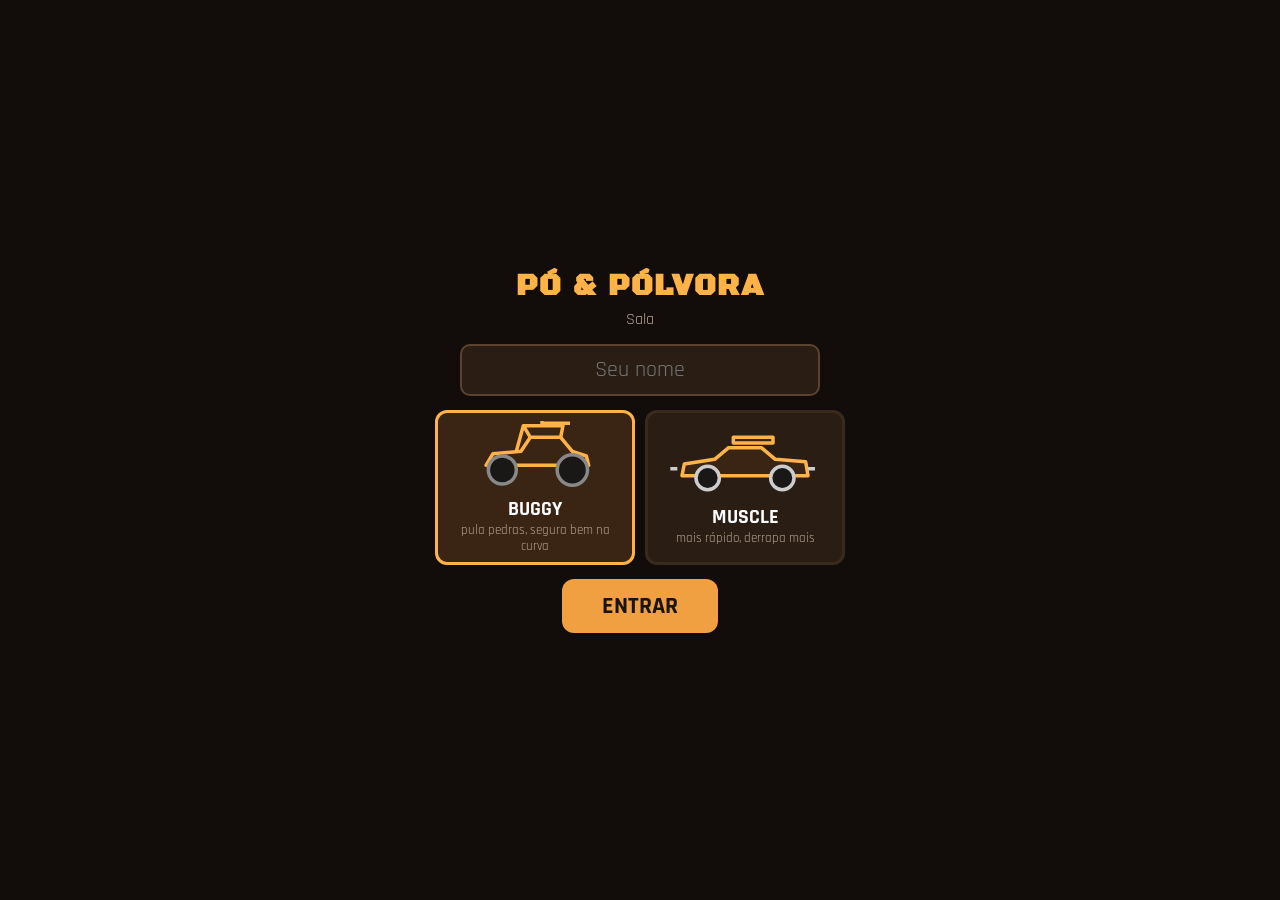
==== controle.html @ 304d4f89 "Parte 2: carros (buggy e muscle), física, sala com WebRTC, controle do celular e som Co-Authored-By:" ====
<!doctype html>
<html lang="pt-BR">
<head>
  <meta charset="utf-8">
  <meta name="viewport" content="width=device-width, initial-scale=1, maximum-scale=1, user-scalable=no">
  <meta name="theme-color" content="#120d0a">
  <title>Pó e Pólvora · controle</title>
  <link rel="preconnect" href="https://fonts.googleapis.com">
  <link href="https://fonts.googleapis.com/css2?family=Black+Ops+One&family=Rajdhani:wght@500;700&display=swap" rel="stylesheet">
  <link rel="stylesheet" href="css/jogo.css">
</head>
<body class="cel">
  <!-- entrar -->
  <div class="tela entrar" id="telaEntrar">
    <h1 class="titulo">PÓ &amp; PÓLVORA</h1>
    <div class="sala">Sala <b id="salaCod">-----</b></div>
    <input id="nome" maxlength="12" placeholder="Seu nome" autocomplete="off">
    <div class="escolha">
      <button class="opcao sel" data-carro="buggy">
        <svg viewBox="0 0 120 60"><g fill="none" stroke="#ffb347" stroke-width="3" stroke-linejoin="round">
          <path d="M18 38 L24 28 L48 26 L56 14 L82 14 L92 26 L104 30 L106 38 Z" fill="#3a2414"/>
          <path d="M56 14 L50 4 L84 4 L82 14 M50 4 L44 26"/><path d="M66 4 L66 -2 M66 2 L90 2"/></g>
          <circle cx="32" cy="42" r="12" fill="#1a1817" stroke="#888" stroke-width="3"/><circle cx="92" cy="42" r="13" fill="#1a1817" stroke="#888" stroke-width="3"/></svg>
        <b>BUGGY</b><span>pula pedras, segura bem na curva</span>
      </button>
      <button class="opcao" data-carro="muscle">
        <svg viewBox="0 0 120 60"><g fill="#3a2414" stroke="#ffb347" stroke-width="3" stroke-linejoin="round">
          <path d="M6 40 L8 30 L34 26 L46 16 L74 16 L86 26 L112 28 L114 40 Z"/><path d="M50 12 L84 12 L84 7 L50 7 Z"/></g>
          <path d="M2 34 L-4 34 M114 34 L120 34" stroke="#ccc" stroke-width="3"/>
          <circle cx="28" cy="42" r="10" fill="#1a1817" stroke="#ccc" stroke-width="3"/><circle cx="92" cy="42" r="10" fill="#1a1817" stroke="#ccc" stroke-width="3"/></svg>
        <b>MUSCLE</b><span>mais rápido, derrapa mais</span>
      </button>
    </div>
    <button class="btGrande" id="btEntrar">ENTRAR</button>
    <div class="girar">Dica: deite o celular para jogar.</div>
  </div>

  <!-- jogo -->
  <div class="tela jogo" id="telaJogo">
    <div class="barraTopo" id="barraTopo">
      <b id="eu">—</b><span id="estado">conectando…</span><span class="esp"></span>
      <button id="btEstrada">↺ Estrada</button><button id="btTrocar">Carro</button><button id="btTela">⛶</button>
    </div>
    <div class="vel"><b id="kmh">0</b> km/h<div class="nb"><i id="nitroBar"></i></div></div>
    <button class="bt" id="btNitro">NITRO</button>
    <button class="bt" id="btAcel">ACELERA</button>
    <button class="bt" id="btRe">FREIO / RÉ</button>
    <div id="direcao"><div class="base" id="dBase"></div><div class="pino" id="dPino"></div><div class="dica">arraste para os lados</div></div>
  </div>

  <script src="js/firebase.js"></script>
  <script src="js/rede.js"></script>
  <script src="js/controle.js"></script>
</body>
</html>
---- css/jogo.css ----
html, body { margin: 0; padding: 0; height: 100%; overflow: hidden; }
body { background: #1b130d; color: #fff; font-family: "Rajdhani", "Segoe UI", Arial, sans-serif; }
.escondido { display: none !important; }
#gl canvas { position: fixed; top: 0; left: 0; width: 100%; height: 100%; display: block; }
.vinheta { position: fixed; top: 0; left: 0; width: 100%; height: 100%; pointer-events: none;
  background: radial-gradient(ellipse at center, rgba(0,0,0,0) 58%, rgba(40,18,4,.42) 100%); }
#hud { position: fixed; top: 0; left: 0; right: 0; bottom: 0; pointer-events: none; }
.titulo { font-family: "Black Ops One", "Rajdhani", sans-serif; letter-spacing: 2px; }

/* faixa do topo */
.topo { position: absolute; top: 2.2vh; left: 50%; transform: translateX(-50%); background: rgba(16, 12, 10, .78);
  border: 1px solid rgba(255, 179, 71, .55); border-bottom: 3px solid #f0a040; padding: .6vh 2.4vw; text-align: center; white-space: nowrap;
  clip-path: polygon(3% 0, 97% 0, 100% 100%, 0 100%); }
.topo .t1 { font-size: 3vh; color: #fff; }
.topo .t2 { font-size: 1.8vh; color: #f0a040; letter-spacing: 3px; font-weight: 700; }
.canto { position: absolute; top: 2.2vh; right: 2vw; text-align: right; }
.caixinha { display: inline-block; background: rgba(16, 12, 10, .78); border: 1px solid rgba(255,255,255,.18); border-radius: 6px;
  padding: .5vh 1vw; font-size: 2.6vh; font-weight: 700; margin-left: .6vw; }
.caixinha.verde { color: #7ee08a; }

/* lobby grande */
#lobby { position: absolute; top: 50%; left: 50%; transform: translate(-50%, -50%); width: 62vw; background: rgba(16, 12, 10, .9);
  border: 2px solid #f0a040; border-radius: 14px; padding: 3vh 2.5vw; display: flex; align-items: center; pointer-events: auto; }
#lobby .qr { background: #fff; padding: 1.2vh; border-radius: 10px; width: 30vh; height: 30vh; flex: none; margin-right: 2.5vw; }
#lobby .qr img, #lobby .qr canvas, #mini .qr img, #mini .qr canvas { width: 100% !important; height: 100% !important; display: block; }
#lobby h1 { margin: 0 0 1vh; font-size: 6vh; color: #ffb347; line-height: 1; }
#lobby .sub { font-size: 2.6vh; color: #e8d8c4; margin-bottom: 2vh; }
#lobby .cod { font-size: 7vh; font-weight: 700; letter-spacing: 1vw; color: #fff; background: #2a1d14; border-radius: 10px; padding: .5vh 1.5vw; display: inline-block; }
#lobby .link { font-size: 2vh; color: #b8a690; margin-top: 1.5vh; }
#btSom { margin-top: 2vh; font-family: inherit; font-size: 2.6vh; font-weight: 700; padding: 1vh 2vw; border-radius: 10px; border: 3px solid #ffb347;
  background: #3a2414; color: #fff; }
#btSom:focus { background: #f0a040; color: #1b130d; outline: none; }

/* entrada pequena (quando já tem gente jogando) */
#mini { position: absolute; left: 1.5vw; top: 2.2vh; background: rgba(16, 12, 10, .82); border: 1px solid rgba(255,179,71,.5); border-radius: 10px;
  padding: 1vh; display: flex; align-items: center; }
#mini .qr { background: #fff; padding: .5vh; border-radius: 6px; width: 11vh; height: 11vh; margin-right: .8vw; }
#mini .txt { font-size: 1.9vh; color: #e8d8c4; line-height: 1.25; }
#mini b { display: block; font-size: 3.4vh; letter-spacing: .4vw; color: #fff; }

/* cartões dos jogadores */
#cartoes { position: absolute; left: 0; right: 0; bottom: 2vh; display: flex; justify-content: center; }
.cartao { width: 21vw; margin: 0 .8vw; background: rgba(16, 12, 10, .8); border-radius: 10px; border-top: 4px solid #3aa0ff;
  padding: 1vh 1vw; display: flex; align-items: center; }
.cartao svg { width: 10vh; height: 10vh; flex: none; margin-right: .8vw; }
.cartao .nome { font-size: 2.8vh; font-weight: 700; line-height: 1; white-space: nowrap; overflow: hidden; text-overflow: ellipsis; }
.cartao .tipo { font-size: 1.7vh; color: #b8a690; letter-spacing: 1px; margin-bottom: .6vh; }
.cartao .barra { height: 1.3vh; background: #2a1d14; border-radius: 1vh; overflow: hidden; margin-top: .3vh; }
.cartao .barra i { display: block; height: 100%; width: 100%; background: linear-gradient(90deg, #2f7dff, #6fd0ff); }
.cartao .rot { font-size: 1.6vh; color: #9fc8ff; font-weight: 700; letter-spacing: 1px; display: flex; justify-content: space-between; }
.cartao .sinal { color: #7ee08a; } .cartao .sinal.fb { color: #ffc83a; }

/* nomes em cima dos carros */
.etiqueta { position: absolute; transform: translate(-50%, -100%); text-align: center; font-size: 2.3vh; font-weight: 700;
  text-shadow: 0 0 4px #000, 0 0 2px #000; white-space: nowrap; }
.etiqueta i { display: block; width: 6vw; height: .7vh; margin: .3vh auto 0; border-radius: .4vh; background: currentColor; box-shadow: 0 0 3px #000; }
.etiqueta s { display: block; width: 0; height: 0; margin: .2vh auto 0; border-left: .8vh solid transparent; border-right: .8vh solid transparent; border-top: 1vh solid currentColor; }

/* avisos */
#avisos { position: absolute; top: 12vh; left: 50%; transform: translateX(-50%); text-align: center; }
.aviso { background: rgba(16, 12, 10, .85); border-left: 4px solid #f0a040; padding: .8vh 1.5vw; font-size: 2.6vh; font-weight: 700;
  margin-bottom: .8vh; animation: aviso 3.5s forwards; }
@keyframes aviso { 0% { opacity: 0; transform: translateY(-1vh); } 10% { opacity: 1; transform: none; } 80% { opacity: 1; } 100% { opacity: 0; } }
#erros { position: absolute; left: 2vw; top: 30vh; width: 40vw; color: #ffb4a8; font-size: 1.8vh; }
.carregando { position: fixed; top: 0; left: 0; right: 0; bottom: 0; background: #1b130d; display: flex; align-items: center;
  justify-content: center; font-size: 4vh; color: #ffb347; letter-spacing: 2px; text-align: center; }

/* ================= celular ================= */
body.cel { overflow: hidden; -webkit-user-select: none; user-select: none; touch-action: none; background: #120d0a; }
.cel .tela { position: fixed; top: 0; left: 0; right: 0; bottom: 0; }
.cel .entrar { display: flex; flex-direction: column; align-items: center; justify-content: center; padding: 16px; box-sizing: border-box; overflow-y: auto; }
.cel .entrar h1 { margin: 0 0 4px; font-size: 30px; color: #ffb347; }
.cel .entrar .sala { color: #b8a690; margin-bottom: 14px; font-size: 16px; }
.cel input { font-family: inherit; font-size: 22px; padding: 10px 14px; border-radius: 10px; border: 2px solid #5b4330; background: #2a1d14; color: #fff;
  width: 100%; max-width: 360px; box-sizing: border-box; text-align: center; }
.cel .escolha { display: flex; width: 100%; max-width: 420px; margin: 14px 0; }
.cel .opcao { flex: 1; margin: 0 5px; background: #2a1d14; border: 3px solid #3a2a1e; border-radius: 12px; padding: 8px; text-align: center; color: #fff;
  font-family: inherit; }
.cel .opcao.sel { border-color: #ffb347; background: #3a2414; }
.cel .opcao svg { width: 100%; height: 70px; }
.cel .opcao b { display: block; font-size: 20px; }
.cel .opcao span { display: block; font-size: 13px; color: #b8a690; }
.cel .btGrande { font-family: inherit; font-size: 24px; font-weight: 700; padding: 12px 40px; border-radius: 12px; border: 0; background: #f0a040; color: #1b130d; }

.cel .jogo { display: none; }
.cel .jogo.ativo { display: block; }
.cel .barraTopo { position: absolute; top: 0; left: 0; right: 0; height: 44px; display: flex; align-items: center; padding: 0 10px; background: #1e1510;
  border-bottom: 3px solid #3aa0ff; font-size: 16px; }
.cel .barraTopo b { font-size: 18px; margin-right: 8px; }
.cel .barraTopo .esp { flex: 1; }
.cel .barraTopo button { font-family: inherit; font-size: 14px; background: #3a2a1e; color: #fff; border: 0; border-radius: 6px; padding: 6px 10px; margin-left: 6px; }
.cel .vel { position: absolute; top: 52px; left: 50%; transform: translateX(-50%); text-align: center; color: #e8d8c4; }
.cel .vel b { font-size: 34px; color: #fff; }
.cel .vel .nb { width: 140px; height: 8px; background: #2a1d14; border-radius: 4px; overflow: hidden; margin: 2px auto 0; }
.cel .vel .nb i { display: block; height: 100%; width: 100%; background: linear-gradient(90deg, #2f7dff, #6fd0ff); }
/* botões: ação à esquerda/em cima, direção à direita/embaixo */
.cel .bt { position: absolute; border: 0; border-radius: 18px; color: #fff; font-family: inherit; font-weight: 700; font-size: 20px; }
#btNitro { left: 12px; top: 56px; width: 30%; height: 22%; background: #1f4f9a; }
#btNitro.on { background: #4aa0ff; }
#btAcel { left: 12px; top: calc(56px + 22% + 10px); width: 30%; bottom: calc(18% + 22px); background: #b8352b; font-size: 24px; }
#btAcel.on { background: #ff5a48; }
#btRe { left: 12px; bottom: 12px; width: 30%; height: 18%; background: #4a3a2e; }
#btRe.on { background: #8a6a52; }
#direcao { position: absolute; right: 12px; bottom: 12px; width: 55%; height: 52%; border-radius: 18px; background: #1e1510; border: 2px solid #3a2a1e; }
#direcao .pino { position: absolute; width: 74px; height: 74px; margin: -37px 0 0 -37px; border-radius: 50%; background: radial-gradient(#ffd08a, #f0a040);
  box-shadow: 0 0 12px rgba(240,160,64,.6); display: none; }
#direcao .base { position: absolute; width: 180px; height: 16px; margin: -8px 0 0 -90px; border-radius: 8px; background: #3a2a1e; display: none; }
#direcao .dica { position: absolute; left: 0; right: 0; top: 50%; text-align: center; color: #7a6a58; font-size: 15px; margin-top: -10px; }
@media (orientation: landscape) { .cel .girar { display: none; } }
.cel .girar { position: fixed; bottom: 6px; left: 0; right: 0; text-align: center; color: #7a6a58; font-size: 12px; }
@media (orientation: portrait) {
  #btNitro { top: 130px; height: 15%; width: 40%; }
  #btAcel { top: calc(130px + 15% + 10px); width: 40%; bottom: auto; height: 22%; }
  #btRe { bottom: auto; top: calc(130px + 37% + 20px); width: 40%; height: 12%; }
  #direcao { width: 52%; height: 40%; top: auto; }
  .cel .vel { top: 50px; }
}
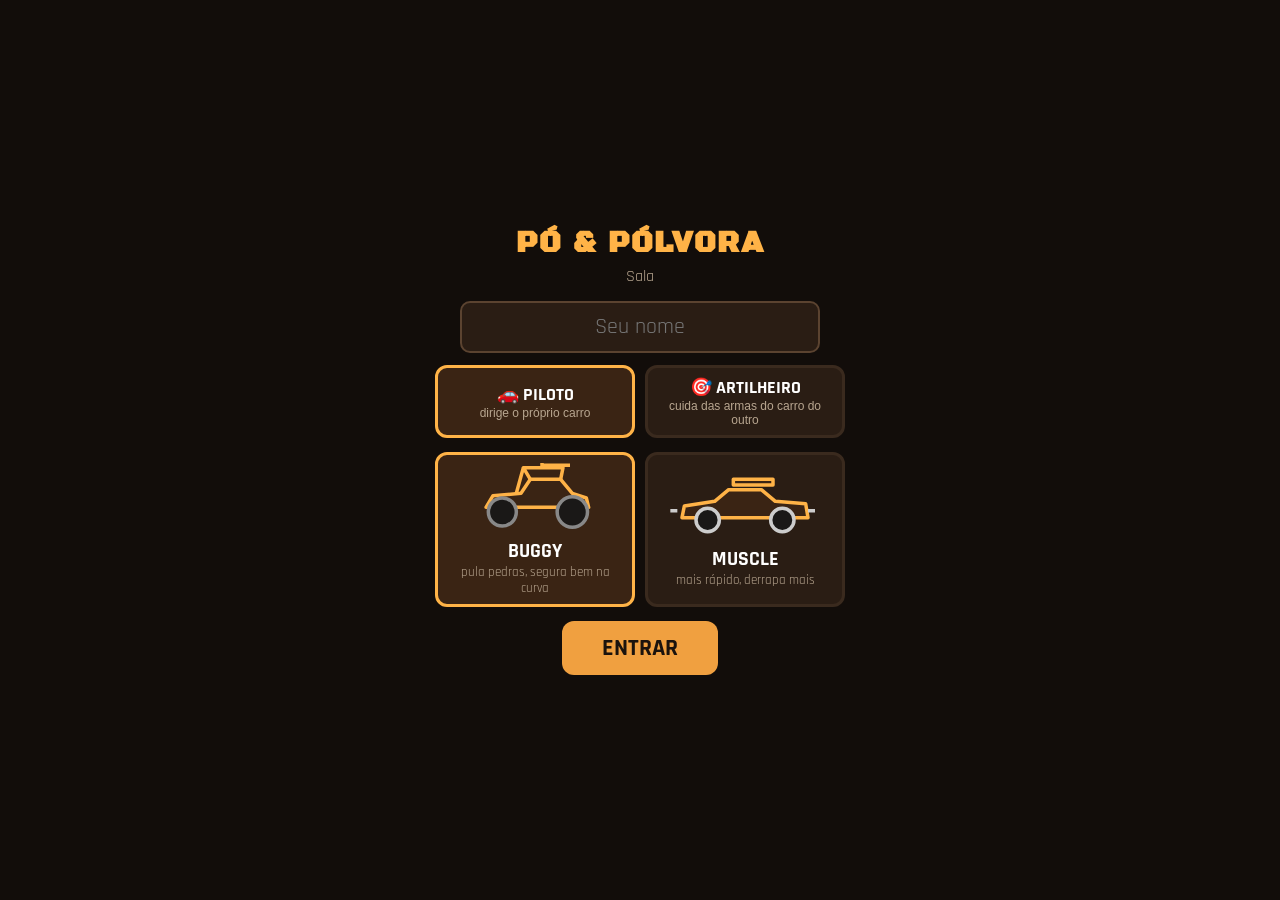
==== commit 2e1d5f44: "Piloto + artilheiro, corrida armada (3 voltas), comboio com caminhão-tanque, atalhos de terra, rampa" ====
--- a/controle.html
+++ b/controle.html
@@ -15,7 +15,12 @@
     <h1 class="titulo">PÓ &amp; PÓLVORA</h1>
     <div class="sala">Sala <b id="salaCod">-----</b></div>
     <input id="nome" maxlength="12" placeholder="Seu nome" autocomplete="off">
-    <div class="escolha">
+    <div class="escolhaPapel">
+      <button class="papel sel" data-papel="piloto">🚗 PILOTO<span>dirige o próprio carro</span></button>
+      <button class="papel" data-papel="artilheiro">🎯 ARTILHEIRO<span>cuida das armas do carro do outro</span></button>
+    </div>
+    <div class="dicaArt" id="dicaArt" style="display:none">Você vai girar a torre e atirar enquanto o outro dirige.</div>
+    <div class="escolha" id="escolhaCarro">
       <button class="opcao sel" data-carro="buggy">
         <svg viewBox="0 0 120 60"><g fill="none" stroke="#ffb347" stroke-width="3" stroke-linejoin="round">
           <path d="M18 38 L24 28 L48 26 L56 14 L82 14 L92 26 L104 30 L106 38 Z" fill="#3a2414"/>
@@ -39,13 +44,23 @@
   <div class="tela jogo" id="telaJogo">
     <div class="barraTopo" id="barraTopo">
       <b id="eu">—</b><span id="estado">conectando…</span><span class="esp"></span>
-      <button id="btEstrada">↺ Estrada</button><button id="btTrocar">Carro</button><button id="btTela">⛶</button>
+      <button id="btComecar" class="comecar">▶ COMEÇAR</button><button id="btEstrada">↺ Estrada</button><button id="btTrocar">Carro</button><button id="btSair">Sair</button><button id="btTela">⛶</button>
     </div>
-    <div class="vel"><b id="kmh">0</b> km/h<div class="nb"><i id="nitroBar"></i></div></div>
-    <button class="bt" id="btNitro">NITRO</button>
+    <div class="vel"><div id="infoJogo" class="infoJogo"></div><b id="kmh">0</b> km/h<div class="vb"><i id="vidaBar"></i></div><div class="nb"><i id="nitroBar"></i></div></div>
+    <button class="bt" id="btNitro">🔥 NITRO<small id="nitroQtd">3 de 3</small></button>
+    <button class="bt" id="btMissil">🚀 MÍSSIL<small id="missilQtd">3 de 3</small></button>
+    <button class="bt" id="btEscudo">🛡 ESCUDO<small id="escudoQtd">pronto</small></button>
     <button class="bt" id="btAcel">ACELERA</button>
     <button class="bt" id="btRe">FREIO / RÉ</button>
-    <div id="direcao"><div class="base" id="dBase"></div><div class="pino" id="dPino"></div><div class="dica">arraste para os lados</div></div>
+    <div id="avisoCel" class="avisoCel escondido"></div>
+    <div id="menuModo" class="menuModo escondido">
+      <b>Escolha o modo</b>
+      <button class="modo" data-modo="0">💥 INCURSÃO<span>5 ondas de robôs, chefão no fim</span></button>
+      <button class="modo" data-modo="1">🏁 CORRIDA ARMADA<span>3 voltas contra robôs, vale atalho e tiro</span></button>
+      <button class="modo" data-modo="2">🚚 COMBOIO<span>protejam o caminhão-tanque até a bandeira</span></button>
+      <button id="btFecharModo" class="fechar">voltar</button>
+    </div>
+    <div id="direcao"><div class="base" id="dBase"></div><div class="pino" id="dPino"></div><div class="dica" id="dicaDir">arraste para os lados</div></div>
   </div>
 
   <script src="js/firebase.js"></script>
--- a/css/jogo.css
+++ b/css/jogo.css
@@ -29,6 +29,8 @@
 #lobby .link { font-size: 2vh; color: #b8a690; margin-top: 1.5vh; }
 #btSom { margin-top: 2vh; font-family: inherit; font-size: 2.6vh; font-weight: 700; padding: 1vh 2vw; border-radius: 10px; border: 3px solid #ffb347;
   background: #3a2414; color: #fff; }
+.btLobby { margin-top: 2vh; font-family: inherit; font-size: 2.6vh; font-weight: 700; padding: 1vh 2vw; border-radius: 10px; border: 3px solid #ffb347; background: #3a2414; color: #fff; }
+.btLobby:focus { background: #f0a040; color: #1b130d; outline: none; }
 #btSom:focus { background: #f0a040; color: #1b130d; outline: none; }
 
 /* entrada pequena (quando já tem gente jogando) */
@@ -45,13 +47,15 @@
 .cartao svg { width: 10vh; height: 10vh; flex: none; margin-right: .8vw; }
 .cartao .nome { font-size: 2.8vh; font-weight: 700; line-height: 1; white-space: nowrap; overflow: hidden; text-overflow: ellipsis; }
 .cartao .tipo { font-size: 1.7vh; color: #b8a690; letter-spacing: 1px; margin-bottom: .6vh; }
-.cartao .barra { height: 1.3vh; background: #2a1d14; border-radius: 1vh; overflow: hidden; margin-top: .3vh; }
+.cartao .barra { position: relative; height: 1.3vh; background: #2a1d14; border-radius: 1vh; overflow: hidden; margin-top: .3vh; }
 .cartao .barra i { display: block; height: 100%; width: 100%; background: linear-gradient(90deg, #2f7dff, #6fd0ff); }
+.cartao .barra.nitro:after { content: ""; position: absolute; top: 0; bottom: 0; left: 33.3%; width: 33.3%; border-left: .3vh solid #120d0a; border-right: .3vh solid #120d0a; box-sizing: border-box; }
+.cartao .barra.ativo i { background: linear-gradient(90deg, #6fd0ff, #fff); box-shadow: 0 0 1vh #6fd0ff; }
 .cartao .rot { font-size: 1.6vh; color: #9fc8ff; font-weight: 700; letter-spacing: 1px; display: flex; justify-content: space-between; }
 .cartao .sinal { color: #7ee08a; } .cartao .sinal.fb { color: #ffc83a; }
 
-/* nomes em cima dos carros */
-.etiqueta { position: absolute; transform: translate(-50%, -100%); text-align: center; font-size: 2.3vh; font-weight: 700;
+/* nomes em cima dos carros (desligados: com tela dividida cada um tem a sua câmera) */
+.etiqueta { display: none !important; position: absolute; transform: translate(-50%, -100%); text-align: center; font-size: 2.3vh; font-weight: 700;
   text-shadow: 0 0 4px #000, 0 0 2px #000; white-space: nowrap; }
 .etiqueta i { display: block; width: 6vw; height: .7vh; margin: .3vh auto 0; border-radius: .4vh; background: currentColor; box-shadow: 0 0 3px #000; }
 .etiqueta s { display: block; width: 0; height: 0; margin: .2vh auto 0; border-left: .8vh solid transparent; border-right: .8vh solid transparent; border-top: 1vh solid currentColor; }
@@ -91,12 +95,15 @@
 .cel .barraTopo button { font-family: inherit; font-size: 14px; background: #3a2a1e; color: #fff; border: 0; border-radius: 6px; padding: 6px 10px; margin-left: 6px; }
 .cel .vel { position: absolute; top: 52px; left: 50%; transform: translateX(-50%); text-align: center; color: #e8d8c4; }
 .cel .vel b { font-size: 34px; color: #fff; }
-.cel .vel .nb { width: 140px; height: 8px; background: #2a1d14; border-radius: 4px; overflow: hidden; margin: 2px auto 0; }
+.cel .vel .nb { position: relative; width: 140px; height: 8px; background: #2a1d14; border-radius: 4px; overflow: hidden; margin: 2px auto 0; }
+.cel .vel .nb:after { content: ""; position: absolute; top: 0; bottom: 0; left: 33.3%; width: 33.3%; border-left: 3px solid #120d0a; border-right: 3px solid #120d0a; box-sizing: border-box; }
 .cel .vel .nb i { display: block; height: 100%; width: 100%; background: linear-gradient(90deg, #2f7dff, #6fd0ff); }
 /* botões: ação à esquerda/em cima, direção à direita/embaixo */
 .cel .bt { position: absolute; border: 0; border-radius: 18px; color: #fff; font-family: inherit; font-weight: 700; font-size: 20px; }
 #btNitro { left: 12px; top: 56px; width: 30%; height: 22%; background: #1f4f9a; }
-#btNitro.on { background: #4aa0ff; }
+#btNitro.on { background: #4aa0ff; box-shadow: 0 0 18px #6fd0ff; }
+#btNitro.vazio { background: #2a2f3a; color: #7a8090; }
+#btNitro small { display: block; font-size: 13px; font-weight: 500; opacity: .85; }
 #btAcel { left: 12px; top: calc(56px + 22% + 10px); width: 30%; bottom: calc(18% + 22px); background: #b8352b; font-size: 24px; }
 #btAcel.on { background: #ff5a48; }
 #btRe { left: 12px; bottom: 12px; width: 30%; height: 18%; background: #4a3a2e; }
@@ -115,3 +122,97 @@
   #direcao { width: 52%; height: 40%; top: auto; }
   .cel .vel { top: 50px; }
 }
+
+/* ================= tela dividida (2 jogadores) ================= */
+#divisor { position: absolute; left: 0; right: 0; top: 50%; height: .8vh; margin-top: -.4vh; background: #120d0a; border-top: 1px solid #f0a040; border-bottom: 1px solid #f0a040; display: none; }
+body.dividido #divisor { display: block; }
+body.dividido .topo { display: none; }
+body.dividido #cartoes { display: block; left: 1.2vw; right: auto; top: 0; bottom: 0; }
+body.dividido .cartao { position: absolute; left: 0; margin: 0; width: 19vw; padding: .6vh .8vw; }
+body.dividido .cartao svg { width: 7.5vh; height: 7.5vh; }
+body.dividido .cartao.s0 { bottom: calc(50% + 1.4vh); }
+body.dividido .cartao.s1 { bottom: 1.4vh; }
+
+/* ================= parte 3: incursão ================= */
+.botaoCanto { pointer-events: auto; color: #fff; font-family: inherit; cursor: pointer; }
+.botaoCanto:focus { background: #f0a040; color: #1b130d; outline: none; }
+#mini { left: auto; right: 2vw; top: 9vh; }
+.cartao .barra.vida i { background: linear-gradient(90deg, #2fa64a, #8ee07a); }
+.cartao .barra.vida.baixa i { background: linear-gradient(90deg, #c22a1c, #ff6a48); }
+.cartao .itens { color: #e8d8c4; font-weight: 500; letter-spacing: 0; }
+#placar { position: absolute; top: 10vh; left: 50%; transform: translateX(-50%); background: rgba(16, 12, 10, .78); border-bottom: 2px solid #ff5a48;
+  padding: .5vh 1.6vw; font-size: 2.3vh; font-weight: 700; letter-spacing: 1px; white-space: nowrap; color: #e8d8c4; }
+#placar b { color: #fff; }
+body.dividido #placar { top: 50%; transform: translate(-50%, -50%); z-index: 2; border: 1px solid #f0a040; }
+#mensagem { position: absolute; top: 36%; left: 0; right: 0; text-align: center; font-family: "Black Ops One", "Rajdhani", sans-serif; font-size: 9vh;
+  color: #ffb347; text-shadow: 0 0 2vh rgba(0,0,0,.9), 0 .4vh 0 #5a2a10; display: none; }
+#mensagem.mostra { display: block; animation: msg .5s ease-out; }
+body.dividido #mensagem { top: 40%; font-size: 7vh; }
+@keyframes msg { 0% { transform: scale(1.6); opacity: 0; } 100% { transform: scale(1); opacity: 1; } }
+#mapa { position: absolute; left: 1.5vw; top: 2.2vh; width: 22vh; height: 22vh; border-radius: 50%; border: 2px solid rgba(255,179,71,.7); background: rgba(16,12,10,.55); }
+body.dividido #mapa { left: auto; right: 1.5vw; top: 50%; margin-top: -11vh; width: 20vh; height: 20vh; }
+#resultado { position: absolute; top: 50%; left: 50%; transform: translate(-50%, -50%); width: 56vw; background: rgba(16, 12, 10, .94);
+  border: 2px solid #f0a040; border-radius: 14px; padding: 3vh 2.5vw; text-align: center; z-index: 5; }
+#resultado h2 { margin: 0; font-size: 8vh; color: #ffb347; }
+#resultado .resumo { font-size: 2.4vh; color: #e8d8c4; margin: 1vh 0 2vh; }
+#resultado table { width: 100%; border-collapse: collapse; font-size: 2.8vh; }
+#resultado th { font-size: 1.8vh; color: #b8a690; letter-spacing: 1px; }
+#resultado td, #resultado th { padding: .8vh; border-bottom: 1px solid #3a2a1e; }
+#resultado td:first-child { text-align: left; font-weight: 700; }
+
+/* ----- celular: parte 3 (nitro, míssil e escudo em cima à esquerda; acelera e ré embaixo; direção à direita) ----- */
+.cel .bt small { display: block; font-size: 12px; font-weight: 500; opacity: .85; }
+.cel .bt.vazio { background: #2a2f3a !important; color: #7a8090; }
+#btNitro, #btMissil, #btEscudo { top: 56px; height: 24%; width: calc(12.6% - 4px); font-size: 15px; padding: 0; }
+#btNitro { left: 12px; }
+#btMissil { left: calc(12px + 12.6%); background: #8a3a1a; }
+#btMissil:active { background: #d0602a; }
+#btEscudo { left: calc(12px + 25.2%); background: #2a5a6a; }
+#btEscudo.on { background: #66ccff; color: #102a33; box-shadow: 0 0 18px #66ccff; }
+#btAcel { top: calc(56px + 24% + 8px); width: calc(37.8% - 4px); bottom: calc(16% + 20px); height: auto; }
+#btRe { bottom: 12px; width: calc(37.8% - 4px); height: 16%; top: auto; }
+#direcao { width: 52%; height: 56%; }
+.cel .vel .vb { width: 140px; height: 8px; background: #2a1d14; border-radius: 4px; overflow: hidden; margin: 3px auto 0; }
+.cel .vel .vb i { display: block; height: 100%; width: 100%; background: linear-gradient(90deg, #2fa64a, #8ee07a); }
+.cel .vel .vb i.baixa { background: #ff5a48; }
+.cel .barraTopo .comecar { background: #2e9d4f; font-weight: 700; font-size: 15px; }
+.avisoCel { position: absolute; top: 120px; left: 42%; right: 12px; background: rgba(184,53,43,.92); border-radius: 12px; padding: 10px; text-align: center;
+  font-size: 16px; font-weight: 700; z-index: 3; pointer-events: none; }
+.avisoCel.fim { background: rgba(30,21,16,.95); border: 2px solid #f0a040; font-weight: 500; }
+.avisoCel.fim b { font-size: 24px; color: #ffb347; }
+.avisoCel.escondido { display: none; }
+@media (orientation: portrait) {
+  #btNitro, #btMissil, #btEscudo { top: 130px; height: 12%; width: calc(16% - 4px); font-size: 13px; }
+  #btMissil { left: calc(12px + 16%); } #btEscudo { left: calc(12px + 32%); }
+  #btAcel { top: calc(130px + 12% + 10px); width: 48%; height: 22%; bottom: auto; }
+  #btRe { top: calc(130px + 34% + 20px); bottom: auto; width: 48%; height: 11%; }
+  #direcao { width: 46%; height: 40%; }
+  .avisoCel { left: 12px; top: 100px; }
+}
+
+/* ----- celular: papel, modos, artilheiro ----- */
+.cel .escolhaPapel { display: flex; width: 100%; max-width: 420px; margin-top: 12px; }
+.cel .papel { flex: 1; margin: 0 5px; background: #2a1d14; border: 3px solid #3a2a1e; border-radius: 12px; padding: 8px; color: #fff; font-family: inherit; font-size: 18px; font-weight: 700; }
+.cel .papel span { display: block; font-size: 12px; font-weight: 500; color: #b8a690; }
+.cel .papel.sel { border-color: #ffb347; background: #3a2414; }
+.cel .dicaArt { color: #b8a690; margin: 12px 0; font-size: 15px; text-align: center; }
+.cel .infoJogo { font-size: 14px; color: #ffb347; font-weight: 700; min-height: 16px; }
+.menuModo { position: fixed; top: 0; left: 0; right: 0; bottom: 0; background: rgba(18,13,10,.95); z-index: 10; display: flex; flex-direction: column; align-items: center; justify-content: center; padding: 10px; }
+.menuModo.escondido { display: none; }
+.menuModo b { font-size: 22px; color: #ffb347; margin-bottom: 8px; }
+.menuModo .modo { width: 100%; max-width: 420px; margin: 4px 0; padding: 10px; border-radius: 12px; border: 2px solid #5b4330; background: #2a1d14; color: #fff; font-family: inherit; font-size: 20px; font-weight: 700; }
+.menuModo .modo span { display: block; font-size: 13px; font-weight: 500; color: #b8a690; }
+.menuModo .fechar { margin-top: 8px; background: none; border: 0; color: #b8a690; font-family: inherit; font-size: 16px; }
+body.artilheiro #btNitro, body.artilheiro #btRe { display: none; }
+body.artilheiro #btMissil { left: 12px; width: calc(18.9% - 4px); }
+body.artilheiro #btEscudo { left: calc(12px + 18.9%); width: calc(18.9% - 4px); }
+body.artilheiro #btAcel { bottom: 12px; background: #8a2a1a; }
+body.comArtilheiro #btMissil, body.comArtilheiro #btEscudo { display: none; }
+body.comArtilheiro #btNitro { width: calc(37.8% - 4px); }
+.cel .vel .nb i.calor { background: linear-gradient(90deg, #ffb347, #ff3a2a); }
+@media (orientation: portrait) {
+  body.artilheiro #btMissil { left: 12px; width: calc(24% - 4px); }
+  body.artilheiro #btEscudo { left: calc(12px + 24%); width: calc(24% - 4px); }
+  body.artilheiro #btAcel { height: 30%; }
+  body.comArtilheiro #btNitro { width: 48%; }
+}
